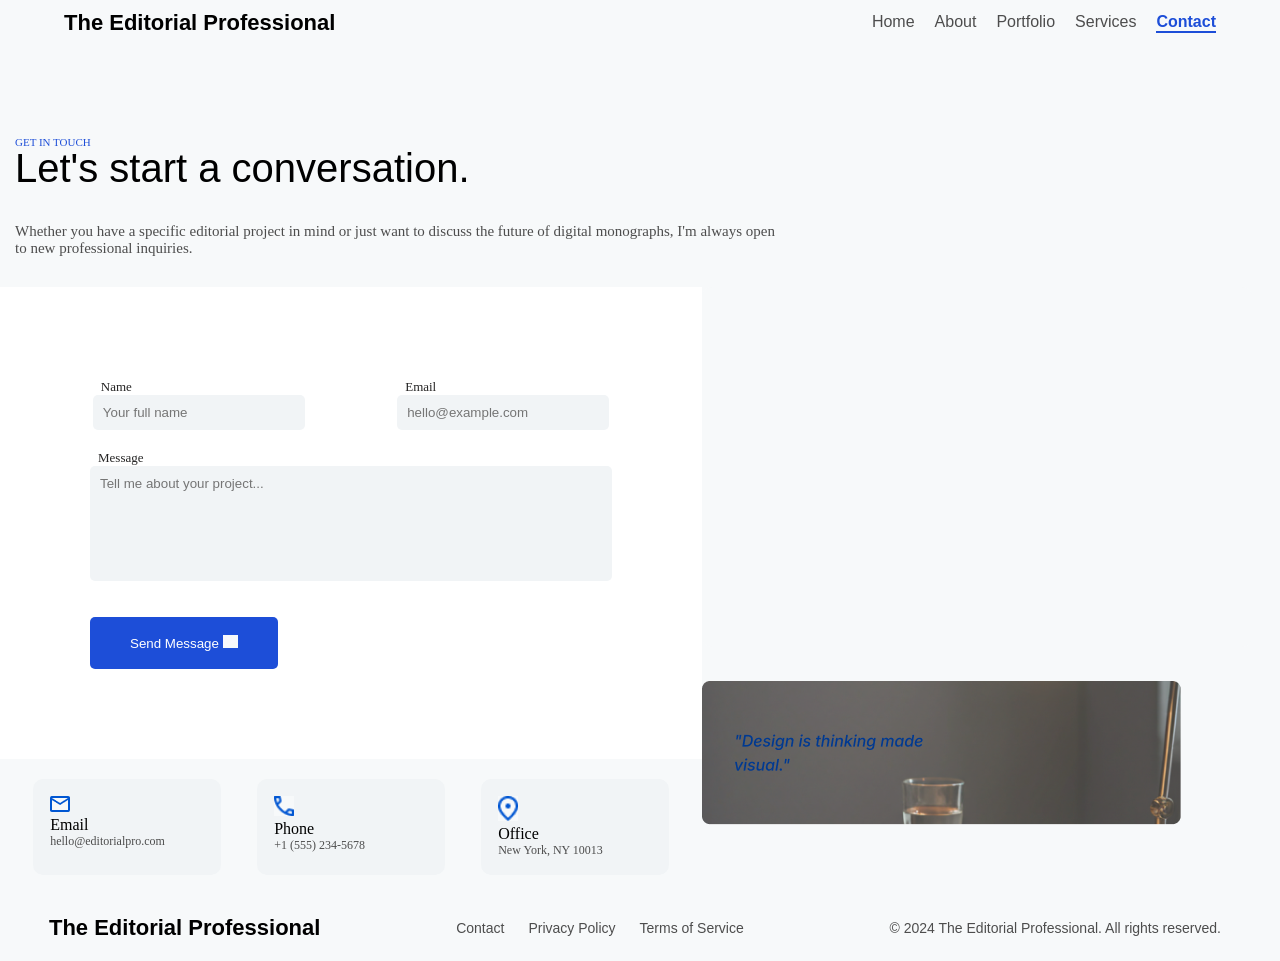
==== contact.html @ 60c191ff "Final Work Version 1.1" ====
<!DOCTYPE html>
<html lang="en">

<head>
    <meta charset="UTF-8">
    <meta name="viewport" content="width=device-width, initial-scale=1.0">
    <title>Contact - Group Project</title>
   
    <link rel="stylesheet" href="contact.css">
</head>

<body>
    <nav class="contact-navbar">
        <h3>The Editorial Professional</h3>
        <div>
            <a href="#" class="navlink">
                Home
            </a>
            <a href="about.html" class="navlink">
                About
            </a>
            <a href="#" class="navlink">
                Portfolio
            </a>
            <a href="service.html" class="navlink">
                Services
            </a>
            <a href="contact.html" class="navlink" id="current-page">
                Contact
            </a>
        </div>


    </nav>




    <section class="contact">
        <p>GET IN TOUCH</p>
        <h1>Let's start a conversation.</h1>
        <p>Whether you have a specific editorial project in mind or just want to discuss the future of digital
            monographs, I'm always open to new professional inquiries.</p>
        <div class="dflex">
            <div class="form-boxes">
                <form action="">
                    <div class="dflex">
                        <div><label for="name">Name</label><br>
                            <input type="text" name="" id="" placeholder="Your full name">
                        </div>
                        <div> <label for="name">Email</label><br>
                            <input type="email" name="" id="" placeholder="hello@example.com">
                        </div>
                    </div><br>
                    <label for="message">Message</label><br>
                    <input type="text" id="msg-input" placeholder="Tell me about your project..."><br><br><br>
                    <button>Send Message <img width="15px" src="images/right-arrow-icon.png" alt="=>"></button>
                </form>
                <div class="boxes">
                    <div class="box"><img src="images/email-icon.png" alt="  ">
                        <p>Email </p>
                        <p>hello@editorialpro.com</p>
                    </div>
                    <div class="box"><img src="images/phone-icon.png" alt="  ">
                        <p>Phone</p>
                        <p>+1 (555) 234-5678</p>
                    </div>
                    <div class="box"><img src="images/location-icon.png" alt="  ">
                        <p>Office </p>
                        <p>New York, NY 10013</p>
                    </div>
                </div>
            </div>

            <div class="maps-branding">
                <iframe
                    src="https://www.google.com/maps/embed?pb=!1m18!1m12!1m3!1d3651.9079564984745!2d90.38433037537955!3d23.750661478670228!2m3!1f0!2f0!3f0!3m2!1i1024!2i768!4f13.1!3m3!1m2!1s0x3755b98bab68c95d%3A0x33b3818c4acf063b!2seShikhon%20(%E0%A6%87%E0%A6%B6%E0%A6%BF%E0%A6%96%E0%A6%A8)%20Digital%20Skill%20and%20Freelancing%20Training%20Institute%20-%20Head%20Office!5e0!3m2!1sen!2sbd!4v1776250530303!5m2!1sen!2sbd"
                    style="border:0; margin: 30px 0; border-radius: 10px; padding: 0 15px;" allowfullscreen=""
                    loading="lazy" width="90%" height="360px" referrerpolicy="no-referrer-when-downgrade"></iframe>

                <img class="branding" src="images/branding.png" alt="">
            </div>
        </div>





    </section>
    <footer class="contact">
        <h3>The Editorial Professional</h3>
        <div>
        <a href="#" class="footer-links">Contact</a>
        <a href="#" class="footer-links">Privacy Policy</a>
        <a href="#" class="footer-links">Terms of Service </a></div>
        <a href="#" class="footer-links">© 2024 The Editorial Professional. All rights reserved.</a>
    </footer>


</body>

</html>
---- contact.css ----
* {
    margin: 0;
    padding: 0;
    background-color: var(--background);

}

:root {
    --highlight: #1D4ED8;
    --background: #f7f9fa;
    --box-background: #F1F4F6;
}

.dflex {
    display: flex;
}

/* Navigation Bar */

nav {
    display: flex;
    justify-content: space-between;
    align-items: center;
    padding: 10px 5vw;
}

nav>h3 {
    font-size: 22px;
    font-family: 'Gill Sans', 'Gill Sans MT', Calibri, 'Trebuchet MS', sans-serif;
}

nav>div {
    display: flex;
    gap: 20px;

}

.navlink {
    text-decoration: none;
    color: rgb(77, 77, 77);
    font-family: 'Gill Sans', 'Gill Sans MT', Calibri, 'Trebuchet MS', sans-serif;

    font-size: 16px;

}

#current-page {
    color: var(--highlight);
    border-bottom: 2px solid var(--highlight);
    font-weight: 600;
}



@media (max-width: 660px) {

    .navlink {
        display: none;
    }

    #current-page {
        color: var(--highlight);
        border-bottom: 2px solid var(--highlight);
        font-weight: 600;
        display: inline;
    }



}





/* 
Contact Section */
.contact>p:first-of-type {
    color: var(--highlight);
    font-size: 11px;
    margin-top: 10vh;
    padding-left: 15px;
}

.contact>h1 {
    font-size: 40px;
    font-family: 'Lucida Sans', 'Lucida Sans Regular', 'Lucida Grande', 'Lucida Sans Unicode', Geneva, Verdana, sans-serif;
    font-weight: 100;
    line-height: 1;
    margin-bottom: 35px;
    padding-left: 15px;

}


.contact>p {
    color: rgb(77, 77, 77);
    width: 60vw;
    font-size: 15px;
    padding-left: 15px;

}

.form-boxes {
    border-radius: 10px;
    margin-top: 30px;


}

form {
    padding: 10vmin;
    background-color: white;
}

form>div {
    gap: 7vw;
    background-color: white;
    justify-content: space-evenly;
}

form .dflex div {
    background-color: white;

}

form label {
    background-color: white;
    color: rgb(37, 36, 36);
    font-size: 13px;
    padding: 8px;
    padding-top: 0;
}

form input {
    padding: 10px;
    border-radius: 5px;
    border: none;
    background-color: var(--box-background);
    width: 15vw;


}

#msg-input {
    padding: 10px 25vw 10vh 10px;
    border-radius: 5px;
    border: none;
    background-color: var(--box-background);
    width: 15vw;
}

form button {
    background-color: var(--highlight);
    color: white;
    padding: 18px 40px;
    border: none;
    border-radius: 5px;
}

.boxes {
    display: flex;
    padding: 20px;
    gap: 10px;
    justify-content: space-around;
}

.box {
    background-color: var(--box-background);
    padding: 17px;
    border-radius: 10px;
    width: 12vw;

}

.box img {
    width: 20px;
}

.box p {
    background-color: var(--box-background);

}

.box p:last-of-type {
    color: rgb(77, 77, 77);
    font-size: 12px;
}

/* Footer  */
footer {
    display: flex;
    justify-content: space-evenly;
    align-items: center;
    padding: 20px 1vw;
    gap: 7vw;
}
footer>h3 {
    font-size: 22px;
    font-family: 'Gill Sans', 'Gill Sans MT', Calibri, 'Trebuchet MS', sans-serif;
}
.footer-links {
    text-decoration: none;
    color: rgb(77, 77, 77);
    font-family: 'Gill Sans', 'Gill Sans MT', Calibri, 'Trebuchet MS', sans-serif;
padding: 0 10px;
    font-size: 14px;
}
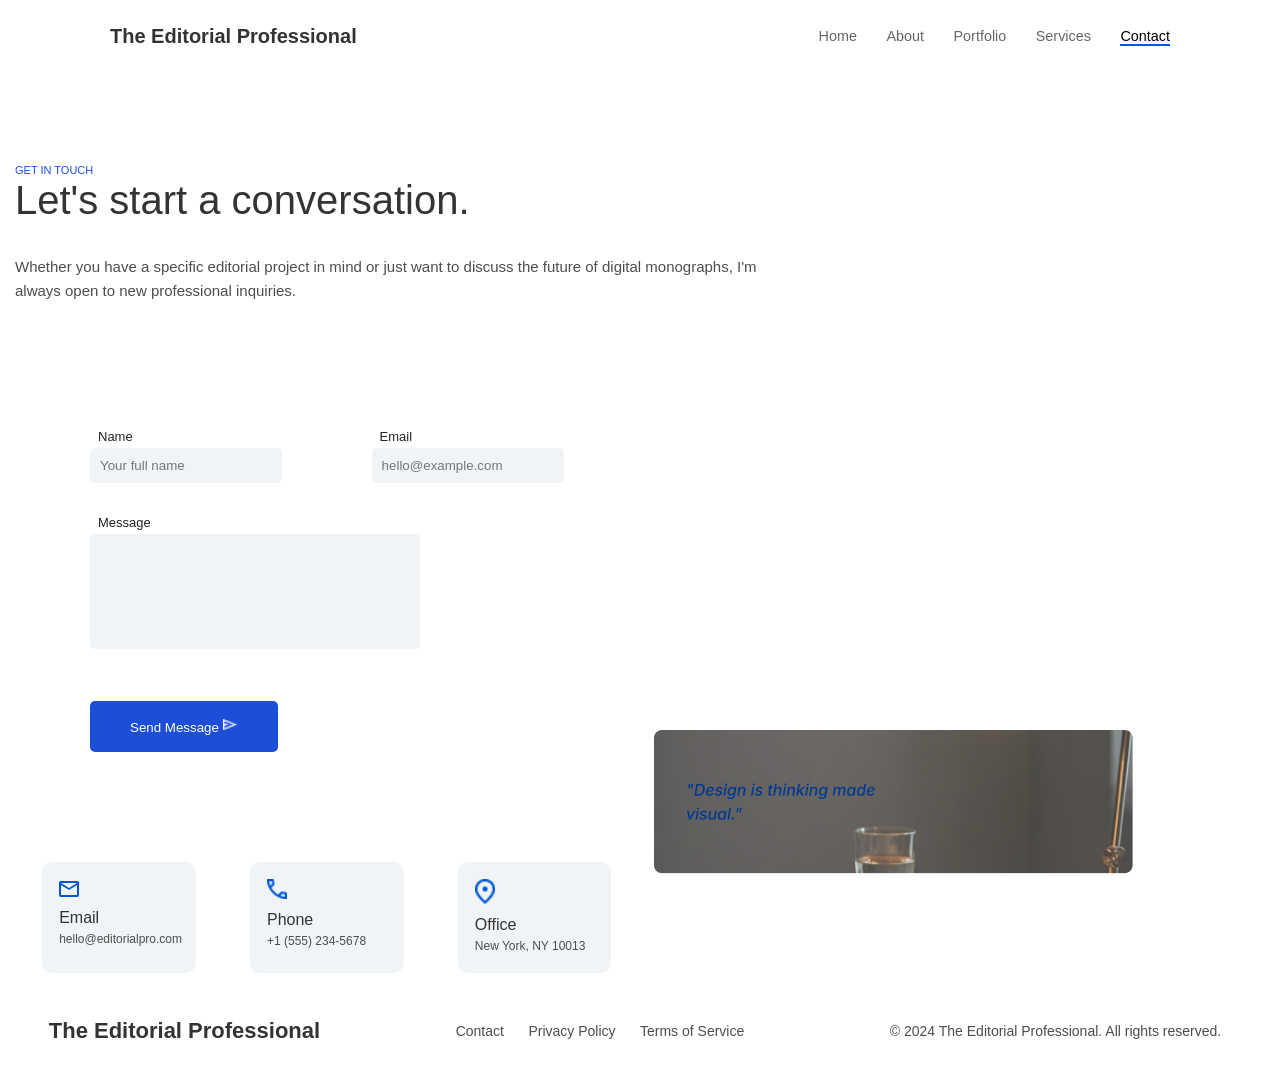
==== commit b2104de4: "work update" ====
--- a/contact.html
+++ b/contact.html
@@ -10,31 +10,18 @@
 </head>
 
 <body>
-    <nav class="contact-navbar">
-        <h3>The Editorial Professional</h3>
-        <div>
-            <a href="#" class="navlink">
-                Home
-            </a>
-            <a href="about.html" class="navlink">
-                About
-            </a>
-            <a href="#" class="navlink">
-                Portfolio
-            </a>
-            <a href="service.html" class="navlink">
-                Services
-            </a>
-            <a href="contact.html" class="navlink" id="current-page">
-                Contact
-            </a>
+    <header class="navbar">
+        <div class="container">
+            <div class="logo">The Editorial Professional</div>
+            <nav>
+                <a href="index.html">Home</a>
+                <a href="about.html" class="active">About</a>
+                <a href="portfolio.html">Portfolio</a>
+                <a href="service.html">Services</a>
+                <a style="color: #000; border-bottom: 2px solid #0055ff;" href="contact.html">Contact</a>
+            </nav>
         </div>
-
-
-    </nav>
-
-
-
+    </header>
 
     <section class="contact">
         <p>GET IN TOUCH</p>
--- a/contact.css
+++ b/contact.css
@@ -1,10 +1,22 @@
 * {
     margin: 0;
     padding: 0;
-    background-color: var(--background);
-
-}
-
+    box-sizing: border-box;
+}
+
+body {
+    font-family: 'Inter', sans-serif;
+    line-height: 1.6;
+    color: #333;
+    background-color: #fff;
+}
+
+/*friend suggestion*/
+.container {
+    max-width: 1100px;
+    margin: 0 auto;
+    padding: 0 20px;
+}
 :root {
     --highlight: #1D4ED8;
     --background: #f7f9fa;
@@ -17,40 +29,33 @@
 
 /* Navigation Bar */
 
-nav {
+.navbar {
+    padding: 20px 0;
+}
+
+.navbar .container {
     display: flex;
     justify-content: space-between;
     align-items: center;
-    padding: 10px 5vw;
-}
-
-nav>h3 {
-    font-size: 22px;
-    font-family: 'Gill Sans', 'Gill Sans MT', Calibri, 'Trebuchet MS', sans-serif;
-}
-
-nav>div {
-    display: flex;
-    gap: 20px;
-
-}
-
-.navlink {
+}
+
+.logo {
+    font-weight: 700;
+    font-size: 20px;
+}
+
+nav a {
     text-decoration: none;
-    color: rgb(77, 77, 77);
-    font-family: 'Gill Sans', 'Gill Sans MT', Calibri, 'Trebuchet MS', sans-serif;
-
-    font-size: 16px;
-
-}
-
-#current-page {
-    color: var(--highlight);
-    border-bottom: 2px solid var(--highlight);
-    font-weight: 600;
-}
-
-
+    color: #666;
+    margin-left: 25px;
+    font-size: 0.9rem;
+}
+
+
+.bg-light {
+    background-color: #f4f7f6;
+    padding: 80px 0;
+}
 
 @media (max-width: 660px) {
 
